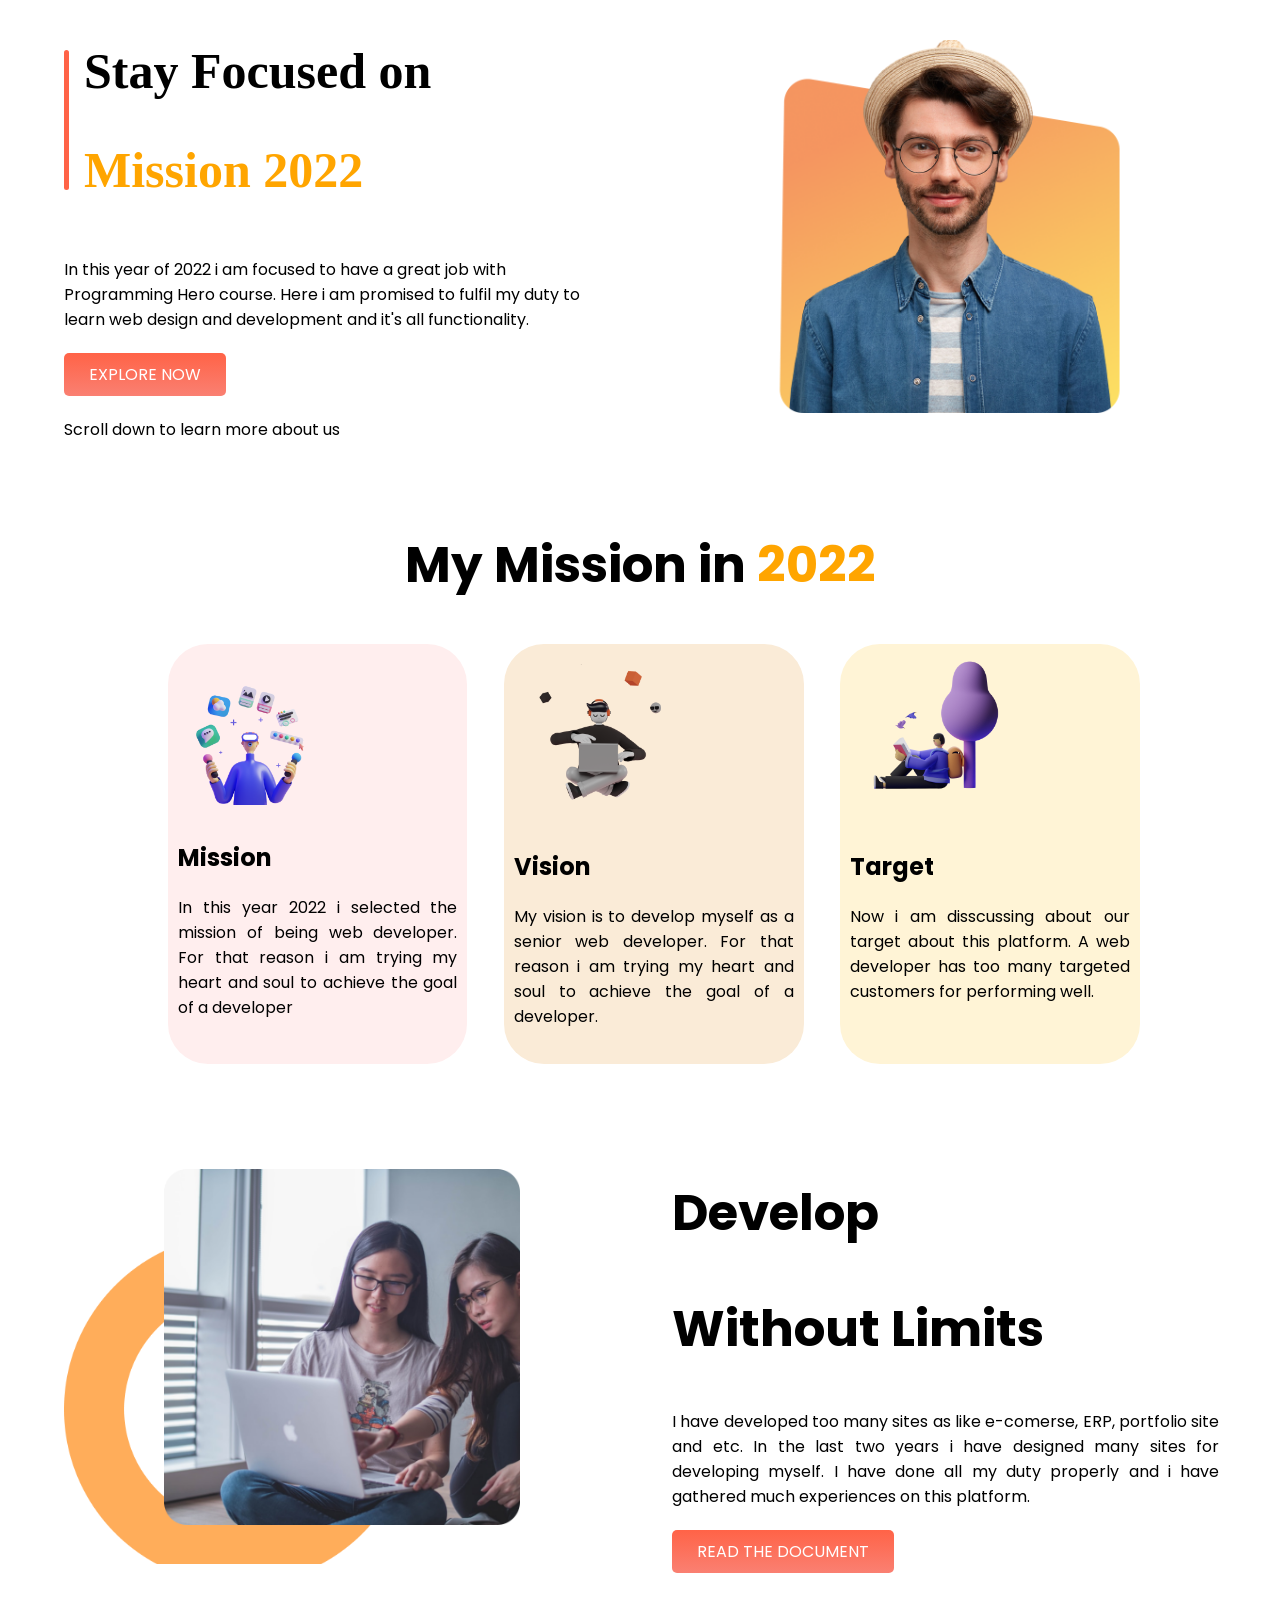
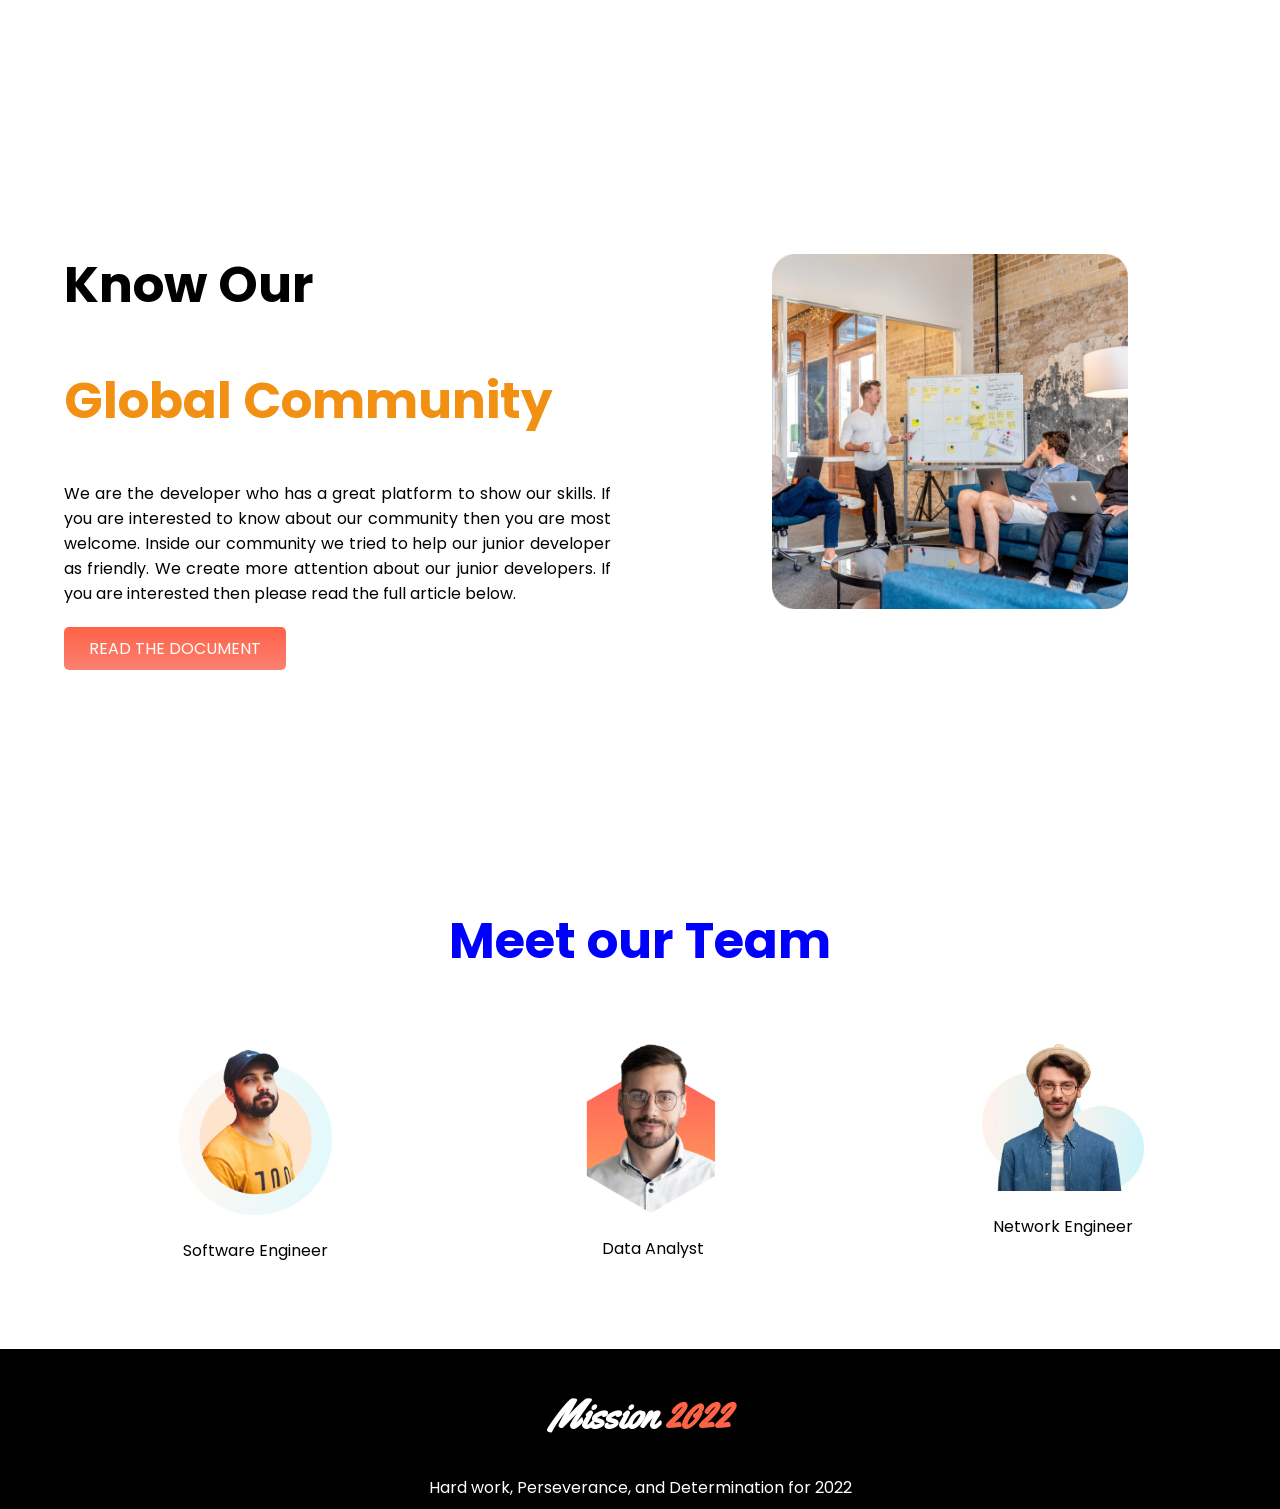
==== mission.html @ 254664e7 "first commit" ====
<!DOCTYPE html>
<html lang="en">

<head>
    <title>Mission 2022</title>
    <link rel="stylesheet" href="style.css">

    <link rel="preconnect" href="https://fonts.googleapis.com">
    <link rel="preconnect" href="https://fonts.gstatic.com" crossorigin>
    <link href="https://fonts.googleapis.com/css2?family=Poppins:wght@500&display=swap" rel="stylesheet">
    <link rel="preconnect" href="https://fonts.googleapis.com">
    <link rel="preconnect" href="https://fonts.gstatic.com" crossorigin>
    <link href="https://fonts.googleapis.com/css2?family=Yellowtail&display=swap" rel="stylesheet">

    <link rel="shortcut icon" type="image/jpg" href="images/shapes/favicon.png">

</head>

<body>
    <section class="flexible-content">
        <div class="half-width">
            <div class="heading-1">
                <span class="border-left"></span>

                <div class="head-font">
                    <h1>Stay Focused on</h1>
                    <h1><span class="color-head">Mission 2022</span></h1>
                </div>
            </div>
            <div class="custom-font">
                <p style="margin-bottom: 30px;">
                    In this year of 2022 i am focused to have a great job with Programming Hero course. Here i am
                    promised to fulfil my duty to learn web design and development and it's all functionality.
</p>
                <a class="button-create" target="blank" href="">EXPLORE NOW</a>
                <p style="margin-top: 30px;">Scroll down to learn more about us</p>
            </div>
        </div>                
        <div class="half-width">
            <img src="/images/person/person-1.png" alt="">
        </div>
    </section>

    <section class="middle-banner custom-font">
        <h1>My Mission in <span class="color-head">2022</span></h1>
        <div class="flexible-content">
            <div class="one-third bg-color_1">
                <img src="/images/illustrators/illustrator-1.png" alt="">
                <h2>Mission</h1>
                    <p>
                        In this year 2022 i selected the mission of being web developer. For that reason i am trying my
                        heart and soul to achieve the goal of a developer
                    </p>
            </div>
            <div class="one-third bg-color_2">
                <img src="/images/illustrators/illustrator-2.png" alt="">
                <h2>Vision</h2>
                <p>
                    My vision is to develop myself as a senior web developer. For that reason i am trying my
                    heart and soul to achieve the goal of a developer.
                </p>

            </div>
            <div class="one-third bg-color_3">
                <img src="/images/illustrators/illustrator-3.png" alt="">
                <h2>Target</h2>
                <p>
                    Now i am disscussing about our target about this platform. A web developer has too many targeted
                    customers for performing well.
                </p>

            </div>
        </div>
    </section>

    <section class="middle-banner_1 flexible-content">
        <div class="half-width">
            <img src="/images/pictures/coding.png" alt="">
        </div>
        <div class="half-width">
            <div class="custom-font">
                <h1>Develop</h1>
                <h1>Without Limits</h1>
                <p style="margin-bottom: 30px; text-align: justify;">
                    I have developed too many sites as like e-comerse, ERP, portfolio site and etc. In the last two
                    years i have designed many sites for developing myself. I have done all my duty properly and i have
                    gathered much experiences on this platform.
                </p>
                <a target="blank" class="button-create" href="">READ THE DOCUMENT</a>
            </div>
        </div>
    </section>

    <section class="bottom-banner flexible-content">
        <div class="half-width custom-font">
            <h1>Know Our</h1>
            <h1 style="color: rgb(241, 144, 18);">Global Community</h1>
            <p style="margin-bottom: 30px; text-align: justify;">
                We are the developer who has a great platform to show our skills. If you are interested to know about
                our community then you are most welcome. Inside our community we tried to help our junior developer as
                friendly. We create more attention about our junior developers. If you are interested then please read
                the full article below.
            </p>
            <a class="button-create" href="" target="blank">READ THE DOCUMENT</a>
        </div>
        <div class="half-width">
            <img src="/images/pictures/project.png" alt="">
        </div>
    </section>

    <section class="down-banner custom-font middle-banner">
        <h1 style="color: blue;">Meet our Team</h1>
        <div class="flexible-content">
            <div class="one-four">
                <img src="/images/person/person-2.png" alt="">
                <p>Software Engineer</p>
            </div>
            <div class="one-four">
                <img style="width: 40%;" src="/images/person/person-3.png" alt="">
                <p>Data Analyst</p>
            </div>
            <div class="one-four">
                <img src="/images/person/person-4.png" alt="">
                <p>Network Engineer</p>
            </div>
        </div>
    </section>

    <footer class="footer">
        <h2>Mission <span class="color-footer">2022</span></h2>
        <p class="custom-font">Hard work, Perseverance, and Determination for 2022</p>
    </footer>
</body>

</html>
---- style.css ----
.flexible-content
{
    display: flex;
    justify-content: center;
    align-items: center;
    margin-bottom: 70px;
    margin-left: 5%;
}
body
{
    margin: 0;
}
.half-width
{
    width: 50%;
    padding-right: 5%;
}
.half-width img
{
    width: 65%;
    padding-left: 100px;
    
}
.head-font h1
{
    font-family: Famosa;
    font-size: 50px;
}
.color-head
{
    color: orange;
}
.heading-1
{
    display: flex;
    align-items: center;
}
.button-create
{
    text-decoration: none;
    background-image: linear-gradient(tomato, salmon);
    padding: 10px 25px;
    color: white;
    border-radius: 5px;
    
}
.border-left
{
    display: inline-block;
    height: 140px;
    border-left: 5px solid tomato;
    border-radius: 15px;
    margin-right: 15px;
}
.custom-font h1
{
    font-size: 50px;
}
.middle-banner h1
{
    text-align: center;
}
.middle-banner_1 h1
{
    text-align: left;
}
.middle-banner_1
{
    background-image: url(/images/shapes/shape-1.png);
    background-repeat: no-repeat;
    background-size: 350px;
    background-position-y: 100px;
    align-items: center;
}
.bottom-banner
{
    background-image: url(/images/shapes/shape-1.png);
    background-repeat: no-repeat;
    background-size: 350px;
    height: 800px;
    background-position-y: 450px;
    background-position-x: 1350px;
    
}
.custom-font
{
    font-family: 'Poppins', sans-serif;
}
.one-third
{
    width: 23%;
    border-radius: 40px;
    padding: 10px;
    text-align: justify;
    margin-right: 3%;
    height: 400px; 
}
.bg-color_1
{
    background-color: #ffeeee;
}
.bg-color_2
{
    background-color: antiquewhite;
}
.bg-color_3
{
    background-color: #fff4d6;
}
.one-third img
{
    width: 60%;
}

@font-face {
    font-family: Famosa;
    src: url('fonts/Famosa-HeavyDemo.otf');
}
.one-four
{
    text-align: center;
    padding-right: 15px;

}
.one-four img
{
    width: 40%;
}
.footer
{
    text-align: center;
    background-color: black;
    color: white;
    padding: 5px 0;
    height: 150px;
}   
.color-footer
{
    color: tomato;
} 
.footer h2
{
    font-family: 'Yellowtail', cursive;
    font-size: 40px;
    
}
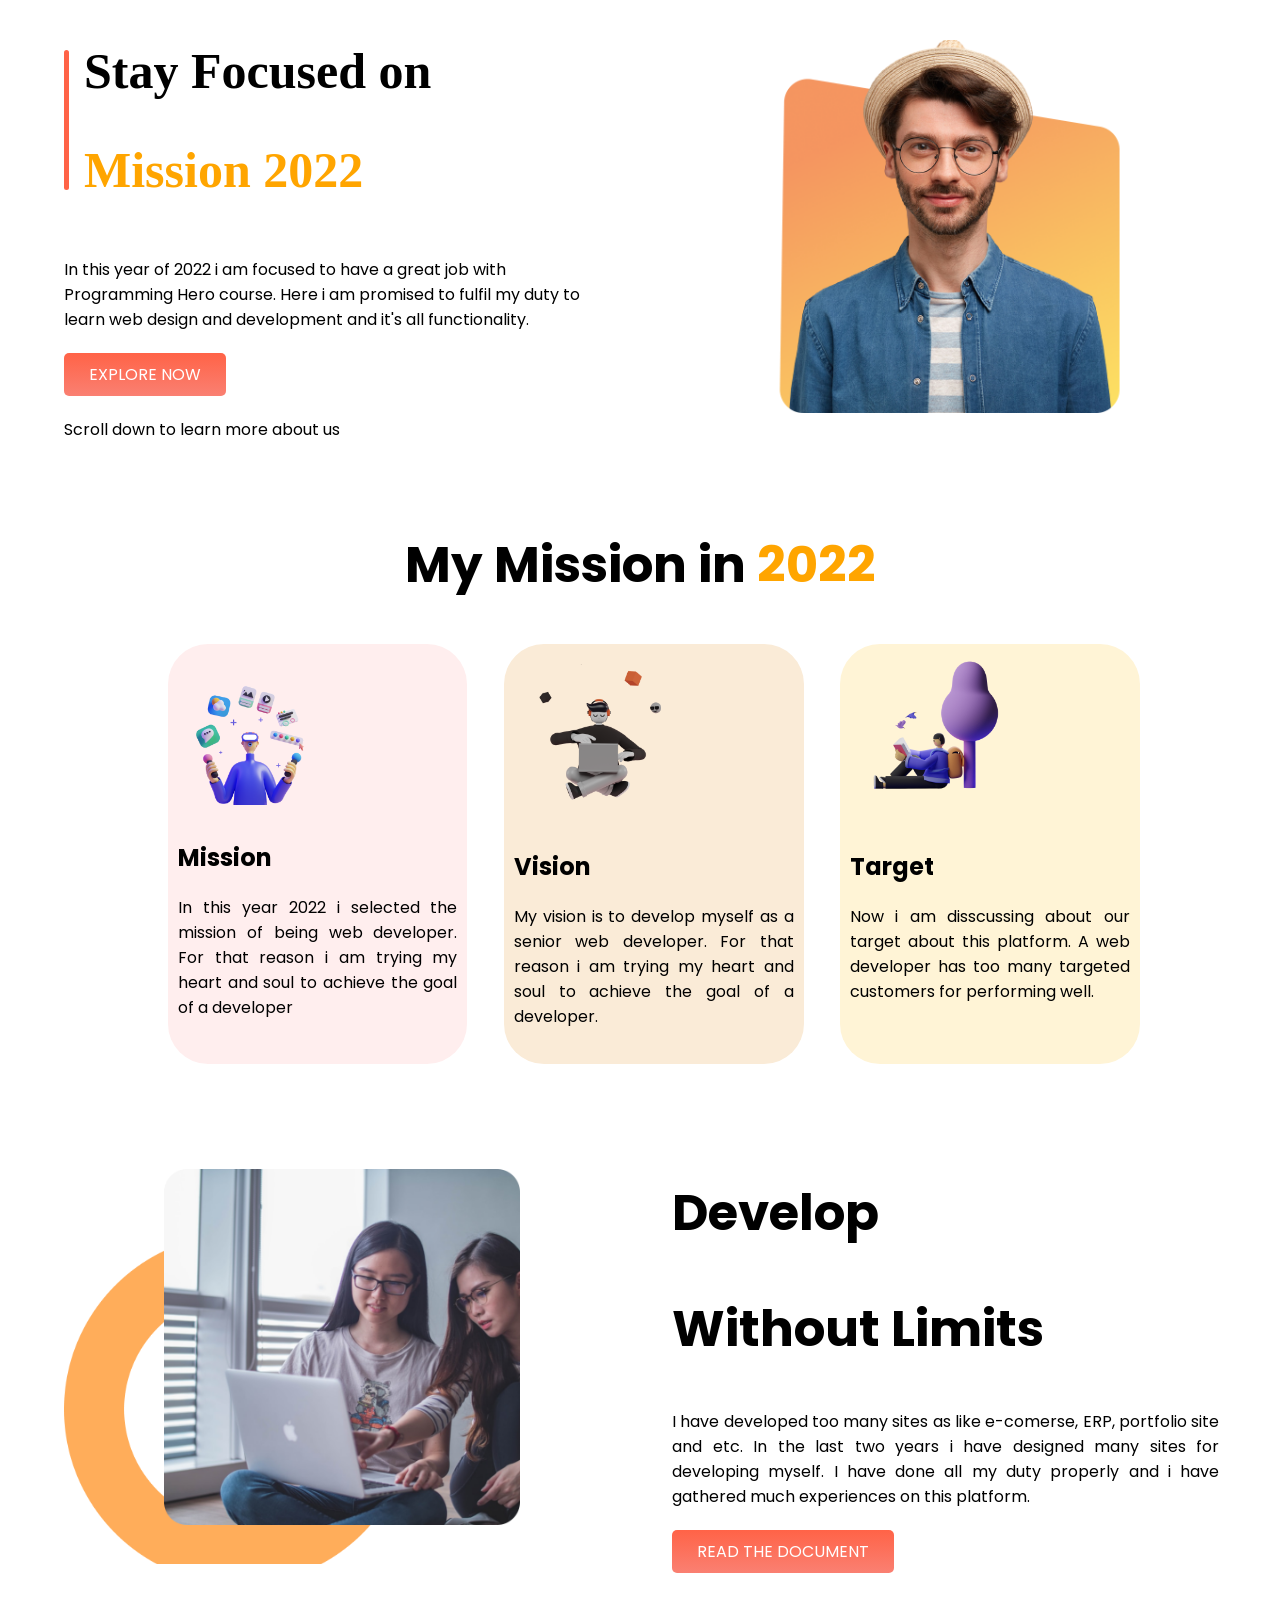
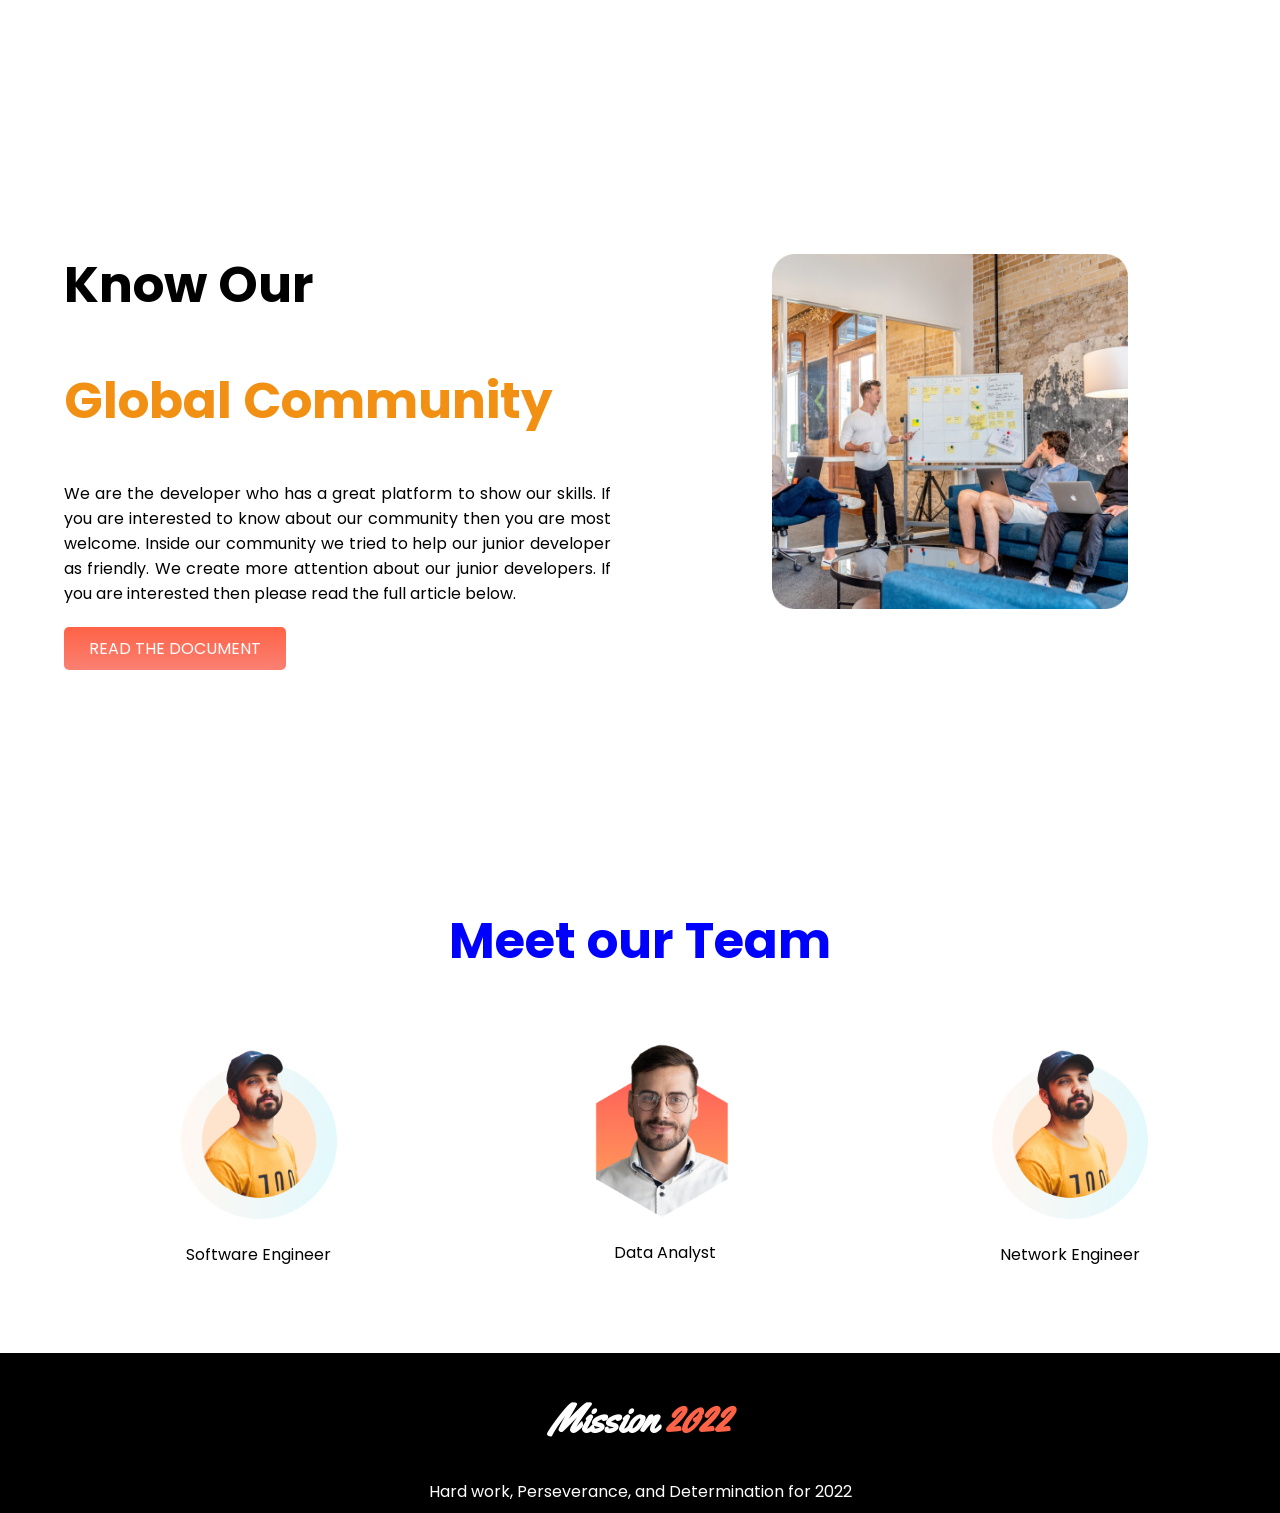
==== commit 329a49f3: "first commit" ====
--- a/mission.html
+++ b/mission.html
@@ -13,7 +13,7 @@
     <link rel="preconnect" href="https://fonts.gstatic.com" crossorigin>
     <link href="https://fonts.googleapis.com/css2?family=Yellowtail&display=swap" rel="stylesheet">
 
-    <link rel="shortcut icon" type="image/jpg" href="images/shapes/favicon.png">
+    <link rel="shortcut icon" type="image/jpg" href="./images/shapes/favicon.png">
 
 </head>
 
@@ -38,7 +38,7 @@
             </div>
         </div>                
         <div class="half-width">
-            <img src="/images/person/person-1.png" alt="">
+            <img src="./person/person-1.png" alt="">
         </div>
     </section>
 
@@ -46,7 +46,7 @@
         <h1>My Mission in <span class="color-head">2022</span></h1>
         <div class="flexible-content">
             <div class="one-third bg-color_1">
-                <img src="/images/illustrators/illustrator-1.png" alt="">
+                <img src="./illustrators/illustrator-1.png" alt="">
                 <h2>Mission</h1>
                     <p>
                         In this year 2022 i selected the mission of being web developer. For that reason i am trying my
@@ -54,7 +54,7 @@
                     </p>
             </div>
             <div class="one-third bg-color_2">
-                <img src="/images/illustrators/illustrator-2.png" alt="">
+                <img src="./illustrators/illustrator-2.png" alt="">
                 <h2>Vision</h2>
                 <p>
                     My vision is to develop myself as a senior web developer. For that reason i am trying my
@@ -63,7 +63,7 @@
 
             </div>
             <div class="one-third bg-color_3">
-                <img src="/images/illustrators/illustrator-3.png" alt="">
+                <img src="./illustrators/illustrator-3.png" alt="">
                 <h2>Target</h2>
                 <p>
                     Now i am disscussing about our target about this platform. A web developer has too many targeted
@@ -76,7 +76,7 @@
 
     <section class="middle-banner_1 flexible-content">
         <div class="half-width">
-            <img src="/images/pictures/coding.png" alt="">
+            <img src="./pictures/coding.png" alt="">
         </div>
         <div class="half-width">
             <div class="custom-font">
@@ -105,7 +105,7 @@
             <a class="button-create" href="" target="blank">READ THE DOCUMENT</a>
         </div>
         <div class="half-width">
-            <img src="/images/pictures/project.png" alt="">
+            <img src="./pictures/project.png" alt="">
         </div>
     </section>
 
@@ -113,15 +113,15 @@
         <h1 style="color: blue;">Meet our Team</h1>
         <div class="flexible-content">
             <div class="one-four">
-                <img src="/images/person/person-2.png" alt="">
+                <img src="./person/person-2.png" alt="">
                 <p>Software Engineer</p>
             </div>
             <div class="one-four">
-                <img style="width: 40%;" src="/images/person/person-3.png" alt="">
+                <img style="width: 40%;" src="./person/person-3.png" alt="">
                 <p>Data Analyst</p>
             </div>
             <div class="one-four">
-                <img src="/images/person/person-4.png" alt="">
+                <img src="./person/person-2.png" alt="">
                 <p>Network Engineer</p>
             </div>
         </div>
